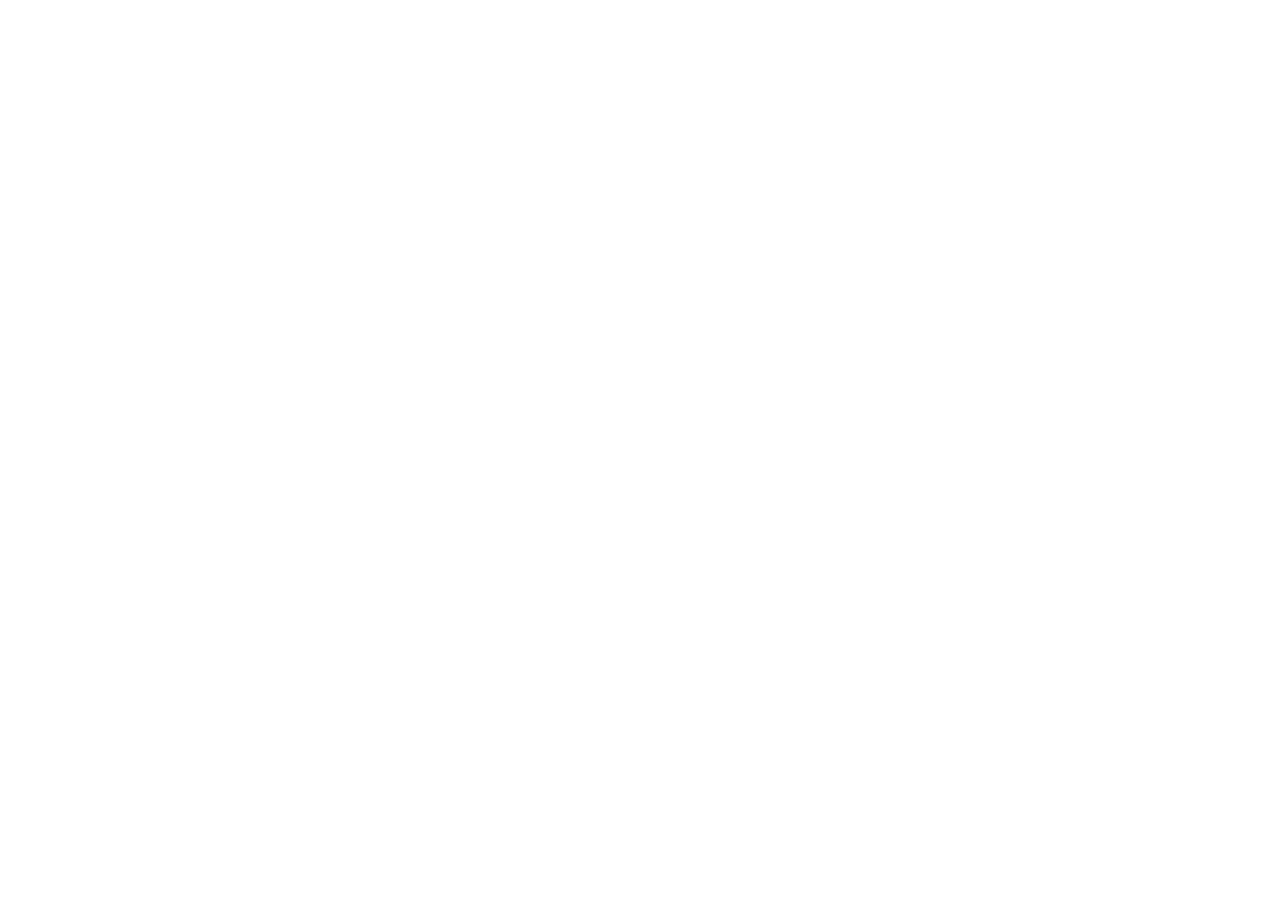
==== edit.html @ 5cac0d7d "Add site D edit.html" ====
<!doctype html><html lang="ja"><head><meta charset="UTF-8"><meta name="viewport" content="width=device-width,initial-scale=1"><meta name="theme-color" content="#ffffff"><title>フレカ置き場</title><link rel="stylesheet" href="assets/style.css"></head><body data-page="edit"><div id="app"></div><script src="assets/config.js"></script><script src="assets/core.js"></script><script src="assets/edit.js"></script></body></html>
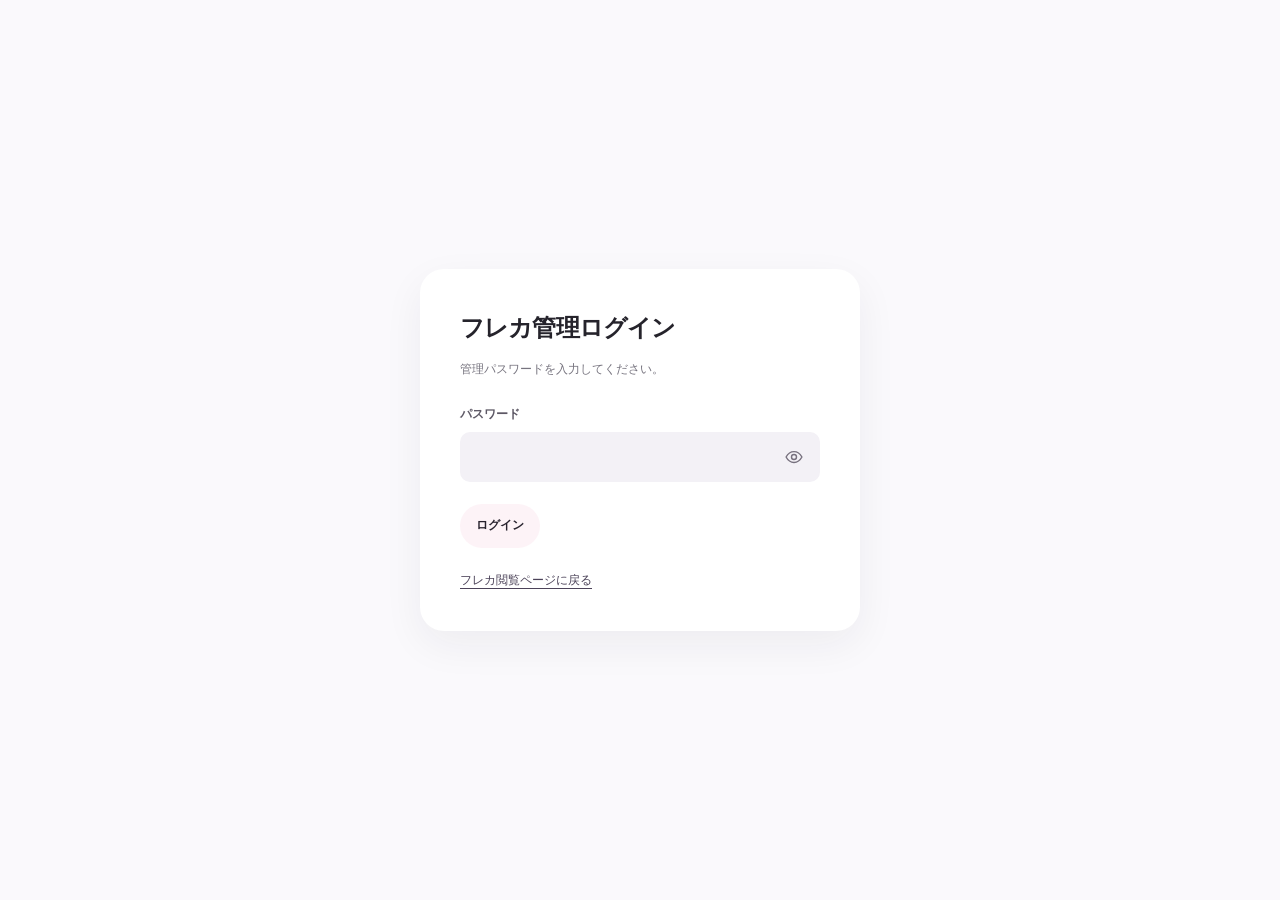
==== commit 7415e6bb: "Refresh Site D viewer and admin scripts/styles for parity with A/B" ====
--- a/edit.html
+++ b/edit.html
@@ -1 +1 @@
-<!doctype html><html lang="ja"><head><meta charset="UTF-8"><meta name="viewport" content="width=device-width,initial-scale=1"><meta name="theme-color" content="#ffffff"><title>フレカ置き場</title><link rel="stylesheet" href="assets/style.css"></head><body data-page="edit"><div id="app"></div><script src="assets/config.js"></script><script src="assets/core.js"></script><script src="assets/edit.js"></script></body></html>+<!doctype html><html lang="ja"><head><meta charset="UTF-8"><meta name="viewport" content="width=device-width,initial-scale=1"><meta name="theme-color" content="#ffffff"><title>フレカ置き場</title><link rel="stylesheet" href="assets/style.css?v=site-d-infinite-sixcols-captions-20261122"></head><body data-page="edit"><div id="app"></div><script src="assets/config.js"></script><script src="assets/core.js"></script><script src="assets/edit.js?v=site-d-infinite-sixcols-captions-20261122"></script></body></html>
--- a/assets/style.css
+++ b/assets/style.css
@@ -0,0 +1,888 @@
+/*
+ * Site D — 4.11B / Material-inspired minimal layout
+ * A alternative remains entirely separate as v4.10.
+ * The same JS, data contracts, page routes, and accessibility semantics are retained.
+ * Design principle: whitespace first, lines only when needed, accent only as state.
+ */
+@property --theme-color { syntax: '<color>'; inherits: true; initial-value: #eaa1bf; }
+:root {
+  --theme-background: #eaa1bf;
+  --old-theme-background: #eaa1bf;
+  --theme-color: #eaa1bf;
+  --theme-on: #171717;
+  --theme-soft: rgba(234,161,191,.13);
+  --theme-line: rgba(234,161,191,.35);
+  --txt: #25232b;
+  --muted: #77747f;
+  --quiet: #9895a0;
+  --line: #eeebf1;
+  --line-strong: #ddd9e2;
+  --bg: #faf9fc;
+  --surface: #ffffff;
+  --surface-soft: #f3f1f6;
+  --surface-active: #f0ecf5;
+  --danger: #b04452;
+  --radius-small: 8px;
+  --radius-medium: 12px;
+  --radius-dialog: 24px;
+  --ease: cubic-bezier(.2,.75,.25,1);
+}
+* { box-sizing: border-box; }
+html { scroll-behavior: smooth; }
+body {
+  margin: 0;
+  min-width: 320px;
+  background: var(--surface);
+  color: var(--txt);
+  font: 14px/1.6 'Noto Sans JP','Hiragino Kaku Gothic ProN', 'Yu Gothic', system-ui, sans-serif;
+  font-weight: 400;
+  -webkit-font-smoothing: antialiased;
+}
+body[data-page="view"] { padding-bottom: 32px; }
+button,input,textarea,select { font: inherit; }
+button { cursor: pointer; -webkit-tap-highlight-color: transparent; }
+button:disabled { opacity: .38; cursor: default; }
+button:focus-visible, input:focus-visible, select:focus-visible, textarea:focus-visible, a:focus-visible, .ownership-option:focus-within {
+  outline: 2px solid #6b5b81; outline-offset: 3px;
+}
+a { color: inherit; }
+svg { width: 20px; height: 20px; fill: none; stroke: currentColor; stroke-width: 1.7; stroke-linecap: round; stroke-linejoin: round; }
+.hidden { display: none !important; }
+#app { min-height: 100dvh; }
+
+/* 1 — Top app bar: flat surface, small dynamic theme rule (no decorations). */
+.app-header { position: sticky; top: 0; z-index: 30; background: var(--surface); }
+.title-bar { position: relative; isolation: isolate; background: var(--surface); color: var(--txt); }
+.title-bar::after { content: ''; position: absolute; top: 0; left: 0; right: 0; height: 4px; background: var(--theme-background); z-index: 1; }
+.title-bar::before { content:''; position:absolute; inset: 0 0 auto; height: 4px; z-index:2; pointer-events:none; background:var(--old-theme-background); opacity: 0; }
+.theme-changing .title-bar::before { animation: b-accent-crossfade 700ms ease both; }
+@keyframes b-accent-crossfade { from { opacity: 1; } to { opacity: 0; } }
+.header-inner { max-width: 1440px; min-height: 76px; margin: auto; padding: 12px 36px 9px; display: flex; align-items: center; justify-content: space-between; gap: 16px; }
+.app-title { font-size: 21px; font-weight: 700; letter-spacing: -.025em; color: #27232c; }
+.header-actions,.view-header-actions { display:flex; align-items:center; gap:14px; }
+.header-date { color:var(--muted); white-space:nowrap; font-size: 11px; letter-spacing: .02em; }
+.hamburger { width: 48px; height: 48px; display:flex; flex-direction:column; align-items:center; justify-content:center; gap:5px; border:0; background:transparent; color:#302c36; padding:9px; border-radius:24px; transition:background 180ms ease; }
+.hamburger:hover,.hamburger[aria-expanded="true"] { background:var(--surface-soft); }
+.hamburger span { width:21px; height:2px; display:block; background:currentColor; border-radius:3px; transition:transform 250ms var(--ease),opacity 180ms ease; }
+.hamburger[aria-expanded="true"] span:first-child { transform:translateY(7px) rotate(45deg); }
+.hamburger[aria-expanded="true"] span:nth-child(2) { opacity:0; }
+.hamburger[aria-expanded="true"] span:last-child { transform:translateY(-7px) rotate(-45deg); }
+
+/* 2 — Modal navigation sheet; keeps the exact original hamburger behaviors. */
+.menu-scrim { position:fixed; inset:0; z-index:79; background:rgba(22,18,30,.27); opacity:0; visibility:hidden; pointer-events:none; transition:opacity 300ms ease,visibility 0s linear 310ms; }
+.hamburger-panel { position:fixed; right:0; top:0; bottom:0; z-index:80; width:min(344px, calc(100vw - 36px)); display:flex; flex-direction:column; gap:2px; padding:108px 20px 32px; overflow-y:auto; background:var(--surface); box-shadow:-14px 0 55px rgba(34,27,47,.12); opacity:0; transform:translateX(28px); visibility:hidden; pointer-events:none; transition:opacity 260ms ease,transform 300ms var(--ease),visibility 0s linear 310ms; }
+.hamburger-panel::before { content:'メニュー'; position:absolute; top:42px; left:36px; font-size:21px; font-weight:700; letter-spacing:-.02em; }
+.hamburger-panel :is(a,button) { display:block; width:100%; border:0; border-radius:12px; padding:15px 18px; text-align:left; color:#433e49; font-size:14px; font-weight:500; background:transparent; text-decoration:none; transition:background-color 180ms ease; }
+.hamburger-panel :is(a,button):hover { background:#f3f1f6; }
+.hamburger-panel .selected { background:var(--theme-soft); font-weight:700; }
+/* Close control floats above the drawer, independent of the sliding sheet.
+   Its bounds are taken from the header hamburger at the moment of opening. */
+.drawer-close {
+  position: fixed;
+  z-index: 83;
+  display: grid;
+  place-items: center;
+  padding: 0;
+  border: 0;
+  border-radius: 50%;
+  background: transparent;
+  color: #302c36;
+  font-size: 28px;
+  font-weight: 300;
+  line-height: 1;
+  opacity: 0;
+  visibility: hidden;
+  pointer-events: none;
+  transform: scale(.92);
+  transition: opacity 180ms ease, transform 240ms var(--ease), visibility 0s linear 250ms, background-color 180ms ease;
+}
+.drawer-close.is-open {
+  opacity: 1;
+  visibility: visible;
+  pointer-events: auto;
+  transform: scale(1);
+  transition-delay: 0s;
+}
+.drawer-close:hover { background: var(--surface-soft); }
+.drawer-close:focus-visible { outline: 2px solid #6b5b81; outline-offset: -3px; }
+
+.hamburger-panel > a:first-of-type { border-bottom:1px solid var(--line); border-radius:0; margin-bottom:12px; padding-bottom:23px; }
+.hamburger-panel > a:first-of-type:hover { background:var(--surface-soft); border-radius:12px; }
+.menu-scrim.is-open,.hamburger-panel.is-open { opacity:1; visibility:visible; pointer-events:auto; transition-delay:0ms; }
+.hamburger-panel.is-open { transform:translateX(0); }
+
+/* 3 — Search and filters: whitespace, no decorated input borders. */
+.container { max-width:1440px; margin:0 auto; padding:24px 36px; }
+.search { max-width:740px; min-height:52px; display:flex; align-items:center; gap:14px; padding:0 18px; background:var(--surface-soft); border:0; border-radius:var(--radius-medium); box-shadow:none; transition:background 200ms ease,box-shadow 200ms ease; }
+.search:focus-within { background:#eeebf3; box-shadow:inset 0 -2px #777086; }
+.search svg { color:#777280; width:19px; height:19px; flex-shrink:0; }
+.search input { flex:1; min-width:0; padding:13px 0; background:transparent; color:var(--txt); border:0; outline:0; font-size:16px; }
+.search input::placeholder { color:#86818e; }
+.desktop-tabs { max-width:1440px; margin:auto; padding:0 36px; display:flex; align-items:stretch; gap:20px; overflow-x:auto; scrollbar-width:none; border-bottom:1px solid var(--line); }
+.desktop-tabs::-webkit-scrollbar { display:none; }
+.char-tab { position:relative; flex-shrink:0; white-space:nowrap; border:0; border-radius:0; background:transparent!important; padding:12px 4px 15px; min-height:52px; color:#77717e; font-size:13px; font-weight:500; transition:color 230ms ease; }
+.char-tab::after { content:''; position:absolute; left:0; right:0; height:3px; bottom:0; border-radius:3px 3px 0 0; background:var(--theme-background); transform:scaleX(0); transform-origin:center; transition:transform 280ms var(--ease); }
+.char-tab:hover { color:#34303b; }
+.char-tab.active { color:#292630; font-weight:700; }
+.char-tab.active::after { transform:scaleX(1); }
+
+/* 4 — Public gallery: image-led, not a grid of framed rectangles. */
+.card-grid { display:grid; grid-template-columns:repeat(2,minmax(0,1fr)); gap:26px 16px; align-items:start; }
+.freca-card { min-width:0; background:transparent; border:0; border-radius:0; box-shadow:none; overflow:visible; }
+.card-picture { background:#f2f0f5; aspect-ratio:59 / 86; overflow:hidden; border-radius:7px; display:flex; align-items:center; justify-content:center; cursor:zoom-in; transition:box-shadow 220ms ease; }
+.card-picture img { width:100%; height:100%; object-fit:cover; transition:transform 300ms var(--ease); }
+.freca-card:hover .card-picture { box-shadow:0 6px 18px rgba(36,29,43,.08); }
+.freca-card:hover .card-picture img { transform:scale(1.018); }
+.card-detail { padding:11px 2px 0; }
+.card-chara { color:#292530; font-size:13px; font-weight:650; line-height:1.45; }
+.card-code { color:#76717d; font-size:12px; line-height:1.55; margin-top:4px; overflow-wrap:anywhere; }
+.empty-image { display:flex; flex-direction:column; align-items:center; justify-content:center; gap:8px; color:#a29da9; }
+.empty-image span { font-size:26px; font-weight:300; }
+.empty-image small { font-size:12px; }
+.placeholder-panel { grid-column:1 / -1; text-align:center; padding:68px 12px; color:#817a88; font-size:13px; background:transparent; border:0; border-radius:0; box-shadow:none; line-height:1.9; }
+.pager { display:flex; justify-content:center; gap:6px; flex-wrap:wrap; margin:24px auto; }
+.pager button { width:42px; height:42px; border:0; border-radius:50%; background:transparent; color:#77717e; }
+.pager button:hover { background:#f0eef3; }
+.pager button.active { color:#242029; background:var(--theme-soft); font-weight:700; }
+.pager-ellipsis { display:grid; place-items:center; width:28px; color:#9a95a1; }
+.bottom-nav { display:none; }
+
+/* 5 — Forms and simple actions. The only filled actions are primary. */
+.btn { min-height:40px; padding:9px 16px; border:0; border-radius:22px; color:#544d5b; background:var(--surface-soft); font-size:12px; font-weight:600; transition:background 160ms ease,transform 160ms ease; }
+.btn:hover { background:#eae6ef; }
+.btn:active,.tiny-btn:active { transform:scale(.982); }
+.btn.primary { color:#28232e; background:var(--theme-soft); font-weight:700; }
+.btn.primary:hover { filter:brightness(.97); }
+.btn.danger,.tiny-btn.danger { color:var(--danger); }
+.tiny-btn { background:transparent; border:0; border-radius:18px; padding:7px 13px; font-size:12px; font-weight:500; color:#5c5663; transition:background 180ms ease, transform 180ms ease; }
+.tiny-btn:hover { background:var(--surface-soft); }
+.row { display:flex; align-items:center; flex-wrap:wrap; gap:8px; }
+.row.between { justify-content:space-between; }
+.note { margin:0; font-size:12px; line-height:1.8; color:var(--muted); font-weight:400; }
+.section-head { display:flex; align-items:center; justify-content:space-between; gap:16px; margin:6px 0 20px; }
+.section-head h2 { margin:0; color:#292531; font-size:22px; font-weight:700; letter-spacing:-.035em; line-height:1.35; }
+.section-head h2 small { font-size:12px; font-weight:400; margin-left:8px; letter-spacing:0; }
+
+/* 6 — Auth: compact neutral form, only one elevated functional surface. */
+.auth-screen { min-height:100dvh; display:grid; place-items:center; padding:32px 16px; background:var(--bg); }
+.login-panel { width:min(440px,100%); padding:40px; background:#fff; border:0; border-radius:24px; box-shadow:0 14px 40px rgba(36,30,45,.06); }
+.login-panel h1 { margin:0 0 12px; font-size:24px; letter-spacing:-.035em; }
+.login-panel form { margin-top:24px; }
+.login-panel .btn { margin-top:4px; min-height:44px; }
+.login-panel > .note:last-child { margin-top:22px; }
+.login-panel a { color:#4c4359; text-underline-offset:4px; }
+.login-panel .password-control{display:block;position:relative;width:100%;}
+.login-panel .password-control input{padding-right:58px;}
+.login-panel .password-peek{position:absolute;top:0;right:0;bottom:0;width:52px;display:grid;place-items:center;border:0;border-radius:0 10px 10px 0;background:transparent;color:#77717e;cursor:pointer;touch-action:none;-webkit-user-select:none;user-select:none;padding:0;}
+.login-panel .password-peek[aria-pressed="true"]{color:#28252e;}
+.login-panel .password-peek:focus-visible{outline:2px solid #777086;outline-offset:-3px;}
+.field { display:grid; gap:8px; margin:18px 0; font-size:12px; font-weight:650; color:#5d5865; }
+.field input,.field select,.field textarea { width:100%; min-height:48px; border:0; border-radius:10px; background:var(--surface-soft); color:#28252e; padding:12px 14px; font-size:16px; outline:0; }
+.field textarea { min-height:100px; resize:vertical; line-height:1.7; }
+.field input:focus,.field select:focus,.field textarea:focus { box-shadow:inset 0 -2px #777086; }
+
+/* 7 — Edit dashboard, understated hierarchy and flat item rows. */
+.admin-shell { width:min(100%,1320px); margin:0 auto; padding:36px 38px 90px; }
+.animated-content { animation:b-content-fade 230ms ease both; }
+@keyframes b-content-fade { from { opacity:.7; transform:translateY(5px); } to { opacity:1; transform:translateY(0); } }
+.admin-shell .search { margin-bottom:16px; max-width:740px; }
+.sub-tabs { display:flex; width:fit-content; align-items:center; gap:26px; margin:0 0 36px; border-bottom:1px solid var(--line-strong); }
+.sub-tab { position:relative; border:0; border-radius:0; color:#77717e; background:transparent; padding:10px 0 14px; min-height:44px; font-size:14px; font-weight:500; }
+.sub-tab.active { color:#2b2731; font-weight:700; }
+.sub-tab.active::after { content:''; position:absolute; height:3px; bottom:-1px; left:0; right:0; border-radius:3px; background:var(--theme-background); }
+.character-filter { display:flex; align-items:center; gap:10px; width:100%; margin:14px 0 26px; min-height:44px; }
+.filter-all { flex:0 0 auto; min-width:60px; }
+.filter-scroll { display:flex; gap:4px; flex:1; min-width:0; overflow-x:auto; scrollbar-width:none; padding:0; overscroll-behavior-inline:contain; }
+.filter-scroll::-webkit-scrollbar { display:none; }
+.filter-pill { position:relative; flex:0 0 auto; border:0; background:transparent; color:#706a77; padding:10px 16px; border-radius:24px; min-height:42px; white-space:nowrap; font-size:12px; font-weight:500; transition:background-color 200ms ease, color 200ms ease; }
+.filter-pill.active { background:var(--item-soft); color:#25222c; font-weight:700; }
+.filter-pill:hover { background:#f3f1f6; }
+.admin-card-grid { display:grid; grid-template-columns:repeat(2,minmax(0,1fr)); gap:28px 18px; margin-top:28px; }
+.admin-card { min-width:0; background:transparent; border:0; border-radius:0; box-shadow:none; overflow:visible; }
+.admin-image { display:grid; place-items:center; height:190px; background:#f1eff4; border-radius:7px; cursor:zoom-in; overflow:hidden; }
+.admin-image img { width:100%; height:100%; object-fit:cover; }
+.admin-card-body { padding:13px 2px; }
+.admin-title { font-size:14px; font-weight:650; overflow-wrap:anywhere; }
+.admin-sub { font-size:12px; color:var(--muted); margin:4px 0 8px; }
+
+/* 8 — Ownership: one row per outfit, chips only for printed characters. */
+.owned-grid { display:grid; grid-template-columns:repeat(1,minmax(0,1fr)); gap:0; margin-top:22px; }
+.owned-card { padding:20px 1px 21px; border:0; border-radius:0; border-bottom:1px solid var(--line); background:transparent; box-shadow:none; }
+.owned-card strong { font-size:15px; font-weight:650; }
+.owned-card > .note { margin-top:2px; }
+.chip-row { display:flex; flex-wrap:wrap; gap:8px; margin:13px 0 4px; }
+.chip { display:inline-flex; align-items:center; gap:4px; padding:4px 12px; background:var(--item-soft); color:#3c3743; border:0; border-radius:19px; font-size:11px; font-weight:500; }
+.owned-card .row { margin-top:12px; }
+
+/* 9 — Print plans: section label and hairline separators instead of panels. */
+.plan-heading { margin:42px 0 16px; font-size:20px; font-weight:700; letter-spacing:-.03em; }
+.plan-set { margin:0 0 30px; background:transparent; border:0; border-radius:0; box-shadow:none; overflow:visible; }
+.plan-set-head { display:flex; justify-content:flex-start; padding:12px 1px 10px; background:transparent; color:#77717d; border-bottom:1px solid var(--line-strong); font-size:12px; font-weight:600; }
+.plan-item { display:flex; align-items:center; gap:14px; padding:16px 1px; min-width:0; border-bottom:1px solid var(--line); }
+.plan-item input[type=checkbox] { flex:0 0 auto; width:19px; height:19px; accent-color:#655d70; cursor:pointer; }
+.plan-content { min-width:0; flex:1; overflow:hidden; }
+.plan-item .name { color:#33303b; font-weight:600; font-size:14px; overflow:hidden; text-overflow:ellipsis; white-space:nowrap; }
+
+.plan-note { font-size:12px; margin-top:3px; color:#898590; line-height:1.5; white-space:nowrap; overflow:hidden; text-overflow:ellipsis; }
+.plan-actions { flex:0 0 auto; display:flex; align-items:center; gap:0; flex-wrap:nowrap; }
+.plan-actions .tiny-btn { font-size:11px; padding:8px 11px; min-width:40px; }
+@keyframes b-check-pop { 0%{transform:scale(.85)} 65%{transform:scale(1.09)} 100%{transform:scale(1)} }
+.plan-item.just-checked input[type=checkbox] { animation:b-check-pop 200ms ease-out; }
+
+/* 10 — Color settings: flat editable rows with an intentional preview swatch. */
+.color-grid { display:grid; grid-template-columns:repeat(1,minmax(0,1fr)); gap:0 36px; margin-top:18px; }
+.color-card { border:0; border-radius:0; border-bottom:1px solid var(--line); background:transparent; padding:22px 0 23px; display:grid; gap:12px; }
+.color-card > strong { font-size:15px; font-weight:650; }
+.color-mode { display:flex; gap:22px; flex-wrap:wrap; }
+.color-mode label { display:inline-flex; align-items:center; gap:7px; font-size:12px; color:#696373; cursor:pointer; }
+.color-mode input { accent-color:#665c77; }
+.color-control { display:flex; align-items:center; gap:14px; }
+.color-control input[type=color] { width:44px; height:44px; border:0; background:none; padding:0; cursor:pointer; }
+.color-control input[type=text] { flex:1; width:100%; min-width:0; border:0; border-radius:10px; background:var(--surface-soft); padding:12px 14px; font-size:14px; text-transform:uppercase; }
+.color-sample { width:100%; min-height:43px; display:grid; place-items:center; background:var(--sample); color:var(--sample-on); font-weight:600; font-size:12px; border-radius:6px; }
+
+/* 11 — Ownership multiple-selection dialog. */
+.owned-select-caption { display:flex; justify-content:space-between; gap:14px; color:#4b4651; font-size:13px; margin:22px 0 10px; }
+.owned-select-caption > span { color:var(--muted); font-size:11px; }
+.ownership-options { display:grid; grid-template-columns:repeat(3,minmax(0,1fr)); gap:8px; }
+.ownership-option { display:flex; justify-content:center; align-items:center; gap:5px; cursor:pointer; background:#f4f2f7; color:#6b6572; border:0; border-radius:11px; min-height:44px; padding:8px 4px; font-size:12px; transition:background-color 180ms ease; white-space:nowrap; }
+.ownership-option.chosen { background:var(--item-soft); color:#302b35; font-weight:700; }
+.ownership-option input { position:absolute; width:1px; height:1px; opacity:0; pointer-events:none; }
+.ownership-option .tick { visibility:hidden; }
+.ownership-option.chosen .tick { visibility:visible; }
+
+/* 12 — Modal/dialog surfaces are purposefully elevated (not a layout grid). */
+.overlay,.dialog-shade { position:fixed; inset:0; z-index:70; background:rgba(27,23,34,.5); display:grid; place-items:center; padding:20px; animation:b-overlay-in 180ms ease both; }
+.overlay { z-index:60; }
+.overlay img { max-width:min(520px,92vw); max-height:87vh; object-fit:contain; border-radius:8px; box-shadow:0 18px 60px rgba(20,14,30,.2); }
+.overlay-close { position:fixed; right:25px; top:20px; width:44px; height:44px; border:0; background:white; color:#4c4554; border-radius:50%; font-size:24px; }
+.dialog { background:#fff; width:min(520px,100%); max-height:90dvh; overflow-y:auto; padding:26px 30px 30px; border:0; border-radius:var(--radius-dialog); box-shadow:0 24px 90px rgba(28,23,34,.19); animation:b-dialog-in 250ms var(--ease) both; }
+.dialog h2 { font-size:20px; font-weight:700; margin:0; }
+.dialog-actions { display:flex; justify-content:flex-end; gap:10px; margin-top:28px; }
+.preview { width:100%; min-height:148px; display:grid; place-items:center; background:var(--surface-soft); border:0; border-radius:9px; overflow:hidden; font-size:12px; color:#827d89; }
+.preview img { width:auto; height:148px; max-width:100%; object-fit:contain; }
+@keyframes b-overlay-in { from{opacity:0} to{opacity:1} }
+@keyframes b-dialog-in { from{opacity:0;transform:translateY(10px) scale(.99)} to{opacity:1;transform:translateY(0) scale(1)} }
+.toast { position:fixed; z-index:110; left:50%; bottom:26px; transform:translateX(-50%); padding:12px 20px; background:#353039; color:white; border-radius:24px; font-size:12px; opacity:0; pointer-events:none; transition:opacity 200ms ease; box-shadow:0 7px 25px rgba(25,22,29,.15); }
+.toast.show { opacity:1; }
+
+/* Responsive columns and rhythm */
+@media(min-width:700px) {
+  .card-grid { grid-template-columns:repeat(4,minmax(0,1fr)); gap:30px 20px; }
+  .admin-card-grid { grid-template-columns:repeat(3,minmax(0,1fr)); gap:30px 22px; }
+  .owned-grid { grid-template-columns:repeat(2,minmax(0,1fr)); column-gap:42px; }
+  .color-grid { grid-template-columns:repeat(2,minmax(0,1fr)); }
+}
+@media(min-width:1100px) {
+  .card-grid { grid-template-columns:repeat(5,minmax(0,1fr)); gap:36px 24px; }
+  .admin-card-grid { grid-template-columns:repeat(4,minmax(0,1fr)); }
+}
+@media(min-width:1400px) { .card-grid { grid-template-columns:repeat(6,minmax(0,1fr)); } }
+
+@media(max-width:699px) {
+  body[data-page="view"] { padding-bottom:90px; }
+  .header-inner { min-height:66px; padding:9px 16px 6px; }
+  .app-title { font-size:17px; }
+  .header-date { font-size:10px; }
+  .header-actions,.view-header-actions { gap:5px; }
+  .hamburger { width:44px; height:44px; }
+  .container { padding:18px 16px; }
+  .desktop-tabs { display:none; }
+  .card-grid { grid-template-columns:repeat(2,minmax(0,1fr)); gap:24px 12px; }
+  .card-picture { border-radius:5px; }
+  .card-detail { padding:9px 1px 0; }
+  .card-chara { font-size:12px; }
+  .card-code { font-size:11px; }
+  .bottom-nav { display:block; position:fixed; left:0; right:0; bottom:0; z-index:40; height:77px; background:var(--surface); box-shadow:0 -3px 22px rgba(30,26,37,.07); }
+  .bottom-nav-inner { display:flex; align-items:center; gap:10px; width:100%; height:100%; padding:0 12px; }
+  .bottom-all { display:flex; align-items:center; justify-content:center; flex:0 0 58px; padding:10px 4px; border:0; background:transparent; border-radius:17px; font-size:11px; color:#736e7a; min-height:42px; }
+  .bottom-all.active { background:var(--item-soft); color:#302b35; font-weight:700; }
+  .nav-scroller { display:block; flex:1; min-width:0; height:100%; overflow-x:auto; scroll-snap-type:x mandatory; scrollbar-width:none; }
+  .nav-scroller::-webkit-scrollbar { display:none; }
+  .nav-track { display:flex; width:100%; height:100%; }
+  .nav-slide { flex:0 0 100%; width:100%; height:100%; display:flex; align-items:center; gap:2px; padding:0; scroll-snap-align:start; }
+  .bottom-char { flex:1 1 0; width:0; min-width:0; min-height:42px; display:grid; place-items:center; padding:10px 1px; border:0; border-radius:17px; background:transparent; color:#746f7c; font-size:11px; transition:background 260ms ease; }
+  .bottom-char.active { background:var(--item-soft); color:#292531; font-weight:700; }
+  .bottom-char:not(.active):active,.bottom-all:not(.active):active { background:var(--surface-soft); }
+  .admin-shell { padding:26px 16px 72px; }
+  .section-head { margin:2px 0 20px; }
+  .section-head h2 { font-size:18px; }
+  .section-head .btn { padding:9px 13px; font-size:11px; min-height:39px; }
+  .sub-tabs { gap:26px; margin-bottom:28px; }
+  .character-filter { gap:5px; margin:10px 0 23px; }
+  .filter-pill { padding:10px 13px; }
+  .admin-card-grid { gap:25px 14px; }
+  .admin-image { height:160px; }
+  .admin-card-body { padding:10px 0; }
+  .owned-card { padding:20px 0; }
+  .plan-heading { font-size:18px; margin:36px 0 14px; }
+  .plan-item { gap:9px; padding:14px 0; }
+  .plan-actions { gap:0; }
+  .plan-actions .tiny-btn { min-width:34px; padding:7px 7px; font-size:11px; }
+  .dialog { padding:22px 20px 25px; border-radius:20px; }
+  .color-grid { grid-template-columns:1fr; }
+  .hamburger-panel { width:min(340px,calc(100vw - 32px)); }
+}
+@media(prefers-reduced-motion:reduce) {
+  *,*::before,*::after { scroll-behavior:auto!important; animation-duration:.001ms!important; transition-duration:.001ms!important; }
+}
+
+
+/* ======================================================================
+   SITE D 4.11D — design D: B's structural minimalism + C's glass & motion
+   No JS or backend contracts changed. Keep as an independent CSS variant.
+   Glass belongs to navigation and temporary overlays, NOT content cards.
+   ====================================================================== */
+:root {
+  --d-spring: cubic-bezier(.22,1,.36,1);
+  --d-glass: rgba(254,253,255,.84);
+  --d-solid: #fff;
+  --d-glass-stroke: rgba(255,255,255,.72);
+}
+/* B-like flat page, with C-like luminous/frosted top navigation. */
+body { background:#fff; }
+.app-header {
+  background:transparent;
+  isolation:isolate;
+}
+.title-bar {
+  background:var(--d-glass);
+  -webkit-backdrop-filter:blur(24px) saturate(1.4);
+  backdrop-filter:blur(24px) saturate(1.4);
+  box-shadow:0 1px 0 rgba(61,52,72,.065), 0 3px 18px rgba(50,36,59,.025);
+}
+/* Keep B's narrow accent rather than C's full tinted block. */
+.title-bar::after,.title-bar::before { height:3px; }
+.app-title { letter-spacing:-.02em; }
+.hamburger,
+.hamburger span { transition-duration:260ms; transition-timing-function:var(--d-spring); }
+.hamburger:hover { background:rgba(235,231,240,.55); }
+.hamburger:active { transform:scale(.94); }
+/* C-inspired glass navigation sheet, still in B's right drawer geometry.
+   Position of close X is set from the hamburger's actual rect by B.1 JS. */
+.menu-scrim {
+  background:rgba(28,23,35,.21);
+  -webkit-backdrop-filter:blur(0px);
+  backdrop-filter:blur(0px);
+  transition:opacity 380ms ease,backdrop-filter 380ms ease,
+             -webkit-backdrop-filter 380ms ease,visibility 0s linear 410ms;
+}
+.menu-scrim.is-open {
+  -webkit-backdrop-filter:blur(4px);
+  backdrop-filter:blur(4px);
+  transition-delay:0s;
+}
+.hamburger-panel {
+  background:rgba(251,250,254,.94);
+  border-left:1px solid var(--d-glass-stroke);
+  -webkit-backdrop-filter:blur(34px) saturate(1.45);
+  backdrop-filter:blur(34px) saturate(1.45);
+  box-shadow:-18px 0 65px rgba(38,29,48,.14),inset 1px 0 rgba(255,255,255,.7);
+  transform:translate3d(32px,0,0) scale(.992);
+  transform-origin:right center;
+  filter:blur(3px);
+  transition:opacity 320ms ease,transform 410ms var(--d-spring),filter 320ms ease,visibility 0s linear 425ms;
+}
+.hamburger-panel.is-open {
+  transform:translate3d(0,0,0) scale(1);
+  filter:blur(0px);
+}
+.hamburger-panel :is(a,button) {
+  transition:background-color 200ms ease,color 190ms ease,transform 240ms var(--d-spring);
+}
+.hamburger-panel :is(a,button):hover {
+  background:rgba(231,228,238,.7);
+  transform:translateX(2px);
+}
+.drawer-close {
+  transition:opacity 220ms ease,transform 290ms var(--d-spring),visibility 0s linear 330ms,background-color 200ms ease;
+}
+.drawer-close.is-open { transition-delay:0s; }
+.drawer-close:hover { background:rgba(236,233,242,.82); }
+/* Keep B's no-outline search field, give it restrained C-like tactility. */
+.search {
+  background:rgba(243,241,246,.94);
+  transition:background-color 230ms ease,box-shadow 250ms ease,transform 250ms var(--d-spring);
+}
+.search:focus-within {
+  background:rgba(241,238,246,.98);
+  box-shadow:inset 0 -2px rgba(109,94,128,.55), 0 3px 15px rgba(45,36,54,.04);
+}
+/* Tabs stay understated B-style, but transitions feel more fluid. */
+.char-tab { transition:color 320ms ease; }
+.char-tab::after { transition:transform 390ms var(--d-spring); }
+.filter-pill,.bottom-char,.bottom-all {
+  transition:background-color 400ms var(--d-spring),color 260ms ease,transform 210ms var(--d-spring);
+}
+/* Gallery remains visually identical in structure to B. Card entrance is C-like. */
+@keyframes d-card-enter {
+  from { opacity:0; transform:translate3d(0,9px,0) scale(.994); }
+  to   { opacity:1; transform:translate3d(0,0,0) scale(1); }
+}
+.animated-grid .freca-card {
+  animation:d-card-enter 360ms var(--d-spring) both;
+  animation-delay:var(--stagger,0ms);
+}
+.card-picture { transition:box-shadow 280ms ease,transform 380ms var(--d-spring); }
+.card-picture img { transition:transform 450ms var(--d-spring); }
+@media (hover:hover) {
+  .freca-card:hover .card-picture { transform:translateY(-2px); }
+  .filter-pill:hover:not(.active) { background:#f1eff5; }
+  .btn:hover,.tiny-btn:hover { transform:translateY(-1px); }
+}
+/* C-like responsive gestures for actions. No excessive bounce. */
+.btn,.tiny-btn,.pager button,.sub-tab {
+  transition:background-color 220ms ease,color 220ms ease,transform 210ms var(--d-spring),box-shadow 220ms ease;
+}
+.btn:active,.tiny-btn:active,.pager button:active,.sub-tab:active { transform:scale(.97); }
+.animated-content { animation:d-content-enter 320ms var(--d-spring) both; }
+@keyframes d-content-enter {
+  from { opacity:.45; transform:translateY(9px); }
+  to { opacity:1; transform:translateY(0); }
+}
+.plan-item.just-checked input[type=checkbox] { animation:d-check-pop 240ms var(--d-spring); }
+@keyframes d-check-pop { 0%{transform:scale(.84)} 65%{transform:scale(1.07)} 100%{transform:scale(1)} }
+/* Temporary controls are glass; content rows/cards stay B-flat. */
+.dialog-shade,.overlay {
+  background:rgba(26,22,35,.42);
+  -webkit-backdrop-filter:blur(6px);
+  backdrop-filter:blur(6px);
+  animation:d-scrim-enter 230ms ease-out both;
+}
+.dialog {
+  background:rgba(253,252,255,.96);
+  border:1px solid rgba(255,255,255,.88);
+  border-radius:21px;
+  box-shadow:0 26px 80px rgba(27,22,35,.18);
+  -webkit-backdrop-filter:blur(30px) saturate(1.3);
+  backdrop-filter:blur(30px) saturate(1.3);
+  animation:d-dialog-enter 320ms var(--d-spring) both;
+}
+@keyframes d-scrim-enter { from { opacity:0; } to { opacity:1; } }
+@keyframes d-dialog-enter {
+  from { opacity:0; transform:translateY(12px) scale(.985); }
+  to { opacity:1; transform:translateY(0) scale(1); }
+}
+.overlay-close { background:rgba(255,255,255,.91); -webkit-backdrop-filter:blur(16px);backdrop-filter:blur(16px); }
+/* Mobile: glass navigation bar across full width, not a floating capsule.
+   Preserves B's single horizontal row and the 4-group slide interaction. */
+@media(max-width:699px){
+  .bottom-nav {
+    background:rgba(253,252,255,.81);
+    border-top:1px solid rgba(255,255,255,.86);
+    -webkit-backdrop-filter:blur(27px) saturate(1.5);
+    backdrop-filter:blur(27px) saturate(1.5);
+    box-shadow:0 -5px 28px rgba(36,28,47,.09), inset 0 1px 0 rgba(255,255,255,.74);
+    padding-bottom:env(safe-area-inset-bottom,0px);
+    height:calc(77px + env(safe-area-inset-bottom,0px));
+  }
+  body[data-page="view"] { padding-bottom:calc(100px + env(safe-area-inset-bottom,0px)); }
+  .bottom-nav-inner { height:77px; }
+  .hamburger-panel { background:rgba(251,250,254,.96); }
+  .plan-actions .tiny-btn { min-height:42px; }
+}
+/* No blur in constrained environments and honor system accessibility. */
+@supports not ((backdrop-filter:blur(3px)) or (-webkit-backdrop-filter:blur(3px))){
+  .title-bar,.hamburger-panel,.bottom-nav,.dialog{background:var(--d-solid);}
+  .menu-scrim,.dialog-shade,.overlay{background:rgba(28,23,35,.35);}
+}
+@media(prefers-reduced-transparency:reduce){
+  .title-bar,.hamburger-panel,.bottom-nav,.dialog{
+    background:#fff!important;-webkit-backdrop-filter:none!important;backdrop-filter:none!important;
+  }
+  .menu-scrim,.dialog-shade,.overlay{-webkit-backdrop-filter:none!important;backdrop-filter:none!important;}
+}
+@media(prefers-contrast:more){
+  .title-bar,.bottom-nav{background:#fff;border-color:#a19baa;}
+  .hamburger-panel{background:#fff;}
+}
+@media(prefers-reduced-motion:reduce){
+  .hamburger-panel,.menu-scrim,.drawer-close,.animated-grid .freca-card,.animated-content,.dialog,.overlay,.dialog-shade,
+  .plan-item.just-checked input[type=checkbox]{animation:none!important;transition:none!important;filter:none!important;}
+  .hamburger-panel{transform:translateX(0)!important;}
+}
+
+/* Site D v4.11D.1 — compact data-entry forms and understated contrast */
+.search input::placeholder,.field input::placeholder,.field textarea::placeholder,
+.upload-fields input::placeholder,.card-upload-url input::placeholder{color:#ada8b4;opacity:1}
+.ownership-option.chosen{background:var(--item-soft);box-shadow:inset 0 0 0 1px var(--item-line);font-weight:700}
+.filter-pill.active,.bottom-char.active,.bottom-all.active{background:var(--item-soft);box-shadow:inset 0 0 0 1px var(--item-line)}
+.dialog-heading{margin-bottom:24px;align-items:center}
+.dialog-x{display:grid;place-items:center;flex-shrink:0;width:40px;height:40px;border:0;border-radius:50%;background:transparent;color:#4c4754;font-size:25px;font-weight:300;line-height:1;transition:background .2s ease,transform .2s ease}
+.dialog-x:hover{background:rgba(78,65,88,.08)}.dialog-x:active{transform:scale(.96)}
+.ownership-dialog .field{margin:12px 0 20px}
+.ownership-options{margin:14px 0 12px;gap:8px}
+.dialog-actions{margin-top:24px}
+/* Select files in an intentional drop area; one editable costume name per preview. */
+.card-entry-dialog{width:min(620px,100%)}
+.card-upload-zone{display:flex;flex-direction:column;gap:6px;align-items:center;justify-content:center;min-height:124px;background:rgba(243,240,248,.75);border:1px dashed #d9d4e0;border-radius:15px;color:#595263;cursor:pointer;transition:background .18s ease,border-color .18s ease}
+.card-upload-zone:hover,.card-upload-zone.dragging,.card-upload-zone:focus-visible{background:#ebe6f2;border-color:#b8adca;outline-offset:2px}
+.card-upload-zone.upload-busy{opacity:.7;pointer-events:none}
+.upload-symbol{font-size:22px;font-weight:300;line-height:1}.card-upload-zone strong{font-size:13px;font-weight:600}.upload-hint{color:#9b94a2;font-size:11px}
+.card-upload-url{display:flex;align-items:center;gap:10px;margin-top:10px}
+.card-upload-url input{flex:1;min-width:0;padding:12px 14px;border:0;background:var(--surface-soft);border-radius:10px;font-size:14px}
+.upload-entries{display:grid;gap:0;margin-top:18px}
+.upload-entry{display:flex;align-items:center;gap:12px;min-width:0;padding:14px 0;border-bottom:1px solid var(--line)}
+.upload-thumb{flex:0 0 76px;width:76px;height:88px;background:#f3f1f6;display:grid;place-items:center;overflow:hidden;border-radius:9px;color:#aaa3af;font-size:11px}
+.upload-thumb img{width:100%;height:100%;object-fit:contain}
+.upload-fields{display:grid;grid-template-columns:1fr;gap:7px;flex:1;min-width:0}
+.upload-fields :is(input,select){width:100%;min-width:0;height:39px;padding:8px 11px;border:0;background:#f6f4f8;border-radius:8px;font-size:14px;color:#302a35}
+.upload-remove{flex:0 0 32px;width:32px;height:32px;border:0;background:transparent;color:#756b7a;font-size:20px;border-radius:50%}.upload-remove:hover{background:#eeebf3}
+.add-entry-link{margin-top:16px;padding:10px 0;background:none;border:0;color:#71657c;font-size:12px;font-weight:600;text-align:left}
+.add-entry-link:hover{text-decoration:underline;text-underline-offset:4px}
+@media(max-width:699px){.card-entry-dialog{padding:22px 18px}.card-upload-zone{min-height:105px}.upload-entry{gap:9px}.upload-thumb{flex-basis:65px;width:65px;height:78px}.upload-fields :is(input,select){font-size:16px}.dialog-x{width:42px;height:42px}}
+
+/* v4.11D.2 — ownership heading removal, compact count and close X */
+.ownership-dialog { position:relative; padding-top:40px; }
+.ownership-dialog > .dialog-x { position:absolute; top:10px; right:14px; z-index:1; }
+.ownership-count { margin:6px 0 0; font-size:11px; }
+
+
+/* ===== v4.11D.3: requested mobile navigation and consistent search only ===== */
+/* One shared search-field size, icon alignment, and left edge across pages. */
+body[data-page="view"] .container > .search,
+body[data-page="edit"] .admin-shell .search {
+  display:flex;
+  width:100%;
+  max-width:740px;
+  min-height:52px;
+  height:52px;
+  padding:0 18px;
+  border-radius:var(--radius-medium);
+  align-items:center;
+  gap:14px;
+  box-sizing:border-box;
+}
+body[data-page="view"] .container > .search input,
+body[data-page="edit"] .admin-shell .search input {
+  min-height:0;
+  height:100%;
+  padding:0;
+  line-height:normal;
+}
+/* Desktop uses differently sized page wrappers; align search fields without
+   moving the surrounding content or changing the layout of either page. */
+@media (min-width:700px) {
+  body[data-page="edit"] .admin-shell .search {
+    width:min(740px, calc(100vw - 72px));
+    max-width:none;
+    margin-left:0;
+  }
+}
+@media (max-width:699px) {
+  /* Each character owns one thin color strip; no full-width strip. */
+  /* Every group has FOUR equal-width slots, even groups of three or two. */
+  body[data-page="view"] .nav-slide {
+    justify-content:flex-start;
+  }
+  body[data-page="view"] .bottom-char {
+    flex:0 0 calc((100% - 6px) / 4);
+    width:calc((100% - 6px) / 4);
+    min-width:0;
+  }
+  /* The four character slots keep equal widths, including the two-person group.
+     Only the bottom edge receives color; nothing is pill-shaped. */
+  body[data-page="view"] .bottom-all,
+  body[data-page="view"] .bottom-char {
+    position:relative;
+    align-self:stretch;
+    height:100%;
+    background:transparent !important;
+    border:0 !important;
+    border-radius:0 !important;
+    box-shadow:none !important;
+  }
+  body[data-page="view"] .bottom-all.active,
+  body[data-page="view"] .bottom-char.active {
+    background:transparent !important;
+    box-shadow:none !important;
+  }
+  body[data-page="view"] .bottom-all::after,
+  body[data-page="view"] .bottom-char::after {
+    content:"";
+    position:absolute;
+    left:3px;
+    right:3px;
+    bottom:0;
+    height:3px;
+    background:var(--item-background,var(--item-color));
+    pointer-events:none;
+  }
+}
+
+
+/* Site D v4.11D.6 — only menu-line consistency and sticky, floating search. */
+:root { --search-sticky-top: 76px; }
+/* The three strokes keep exactly the same thickness, including flex layout. */
+.hamburger span {
+  box-sizing: border-box;
+  flex: 0 0 2px;
+  height: 2px;
+  min-height: 2px;
+  width: 21px;
+  border-radius: 1px;
+}
+/* Viewer: the search wrapper is a sibling of the rest of the content so that
+   sticky positioning is not constrained to a search-only parent. */
+body[data-page="view"] .search-dock {
+  position: sticky;
+  top: var(--search-sticky-top);
+  z-index: 29;
+  background: rgba(255,255,255,.91);
+  -webkit-backdrop-filter: blur(12px);
+  backdrop-filter: blur(12px);
+}
+/* Admin: search fields are inside the same content container as their results. */
+body[data-page="edit"] .admin-shell .search {
+  position: sticky;
+  top: calc(var(--search-sticky-top) + 12px);
+  z-index: 29;
+}
+/* A subtle elevation, without changing width, height, margins or typography. */
+body[data-page="view"] .search-dock > .search,
+body[data-page="edit"] .admin-shell .search {
+  background: rgb(250,249,252);
+  box-shadow: 0 5px 18px rgba(39,32,49,.11), 0 1px 3px rgba(39,32,49,.035);
+  transition: background 230ms ease, box-shadow 230ms ease;
+}
+body[data-page="view"] .search-dock > .search:focus-within,
+body[data-page="edit"] .admin-shell .search:focus-within {
+  background: rgb(250,248,253);
+  box-shadow: 0 7px 22px rgba(39,32,49,.13), inset 0 -2px #777086;
+}
+@media (max-width: 699px) {
+  :root { --search-sticky-top: 66px; }
+}
+@media (prefers-reduced-transparency: reduce) {
+  body[data-page="view"] .search-dock { background:#fff; -webkit-backdrop-filter:none; backdrop-filter:none; }
+}
+
+/* Site D v4.11D.7 — requested changes only */
+/* Use identical SVG rectangles for all three menu strokes. */
+.hamburger .hamburger-lines {width:24px;height:24px;display:block;flex:none;stroke:none;fill:currentColor;}
+.hamburger .hamburger-lines rect {fill:currentColor;stroke:none;}
+ /* The X occupies the same spot as the hamburger; hide the underlying three bars while open. */
+.hamburger[aria-expanded="true"] .hamburger-lines {opacity:0;visibility:hidden;}
+/* Single image per outfit, aligned to the left of the existing ownership detail. */
+.owned-card-layout {display:flex;align-items:flex-start;gap:14px;min-width:0;}
+.owned-info {flex:1;min-width:0;}
+.owned-thumb {flex:0 0 62px;width:62px;height:92px;display:flex;align-items:center;justify-content:center;background:#f5f4f7;border-radius:5px;overflow:hidden;color:#aaa5af;font-size:10px;}
+.owned-thumb[role="button"] {cursor:zoom-in;}
+.owned-thumb img {height:100%;width:100%;object-fit:contain;}
+.ownership-image-picker {display:flex;align-items:center;gap:14px;margin:12px 0 20px;}
+.ownership-image-preview {flex:0 0 64px;width:64px;height:96px;background:#f5f4f7;border-radius:5px;display:grid;place-items:center;overflow:hidden;color:#aaa5af;font-size:10px;}
+.ownership-image-preview img {width:100%;height:100%;object-fit:contain;}
+.ownership-image-actions {display:flex;align-items:flex-start;gap:10px;flex-wrap:wrap;}
+.ownership-file-label {cursor:pointer;display:inline-flex;align-items:center;}
+.ownership-file-label input {display:none;}
+@media (max-width:699px){.owned-card-layout{gap:12px}.owned-thumb{flex-basis:56px;width:56px;height:84px}}
+
+/* D.8: Ownership image uses its native proportions; no white background or cropping. */
+.owned-thumb {
+  flex:0 0 122px;
+  width:122px;
+  height:auto;
+  min-height:80px;
+  max-height:166px;
+  padding:0;
+  background:transparent;
+  border:0;
+  border-radius:0;
+  overflow:visible;
+  color:#aaa5af;
+  cursor:pointer;
+  appearance:none;
+  text-align:center;
+}
+.owned-thumb img {
+  display:block;
+  width:auto;
+  height:auto;
+  max-width:100%;
+  max-height:166px;
+  object-fit:contain;
+}
+.owned-thumb:focus-visible{outline:2px solid var(--theme-color);outline-offset:3px;border-radius:3px}
+.ownership-image-preview {
+  flex:0 0 122px;
+  width:122px;
+  height:auto;
+  min-height:98px;
+  max-height:166px;
+  padding:0;
+  background:transparent;
+  border-radius:0;
+  overflow:visible;
+}
+.ownership-image-preview img {
+  display:block;
+  width:auto;
+  height:auto;
+  max-width:100%;
+  max-height:166px;
+  object-fit:contain;
+}
+@media(max-width:699px){
+ .owned-thumb{flex-basis:100px;width:100px;max-height:145px}
+ .owned-thumb img{max-height:145px}
+ .ownership-image-preview{flex-basis:105px;width:105px;max-height:145px}
+ .ownership-image-preview img{max-height:145px}
+}
+
+/* Site D only: scale the complete mobile search dock and bottom character bar. */
+@media (max-width:699px) {
+  body[data-page="view"] .search-dock {
+    padding-top:13.5px;
+    padding-bottom:13.5px;
+  }
+  body[data-page="view"] .search-dock > .search {
+    height:39px;
+    min-height:39px;
+  }
+  body[data-page="view"] .bottom-nav {
+    height:calc(46px + env(safe-area-inset-bottom,0px));
+    padding-bottom:env(safe-area-inset-bottom,0px);
+    box-sizing:border-box;
+  }
+  body[data-page="view"] .bottom-nav-inner {
+    height:46px;
+  }
+  body[data-page="view"] .bottom-all,
+  body[data-page="view"] .bottom-char {
+    min-height:0;
+    padding-top:4px;
+    padding-bottom:4px;
+  }
+  body[data-page="view"] {
+    padding-bottom:calc(70px + env(safe-area-inset-bottom,0px));
+  }
+}
+
+/* Site D mobile viewer: only the search field floats; no opaque sticky band. */
+@media (max-width:699px) {
+  body[data-page="view"] .search-dock {
+    background:transparent;
+    border:0;
+    box-shadow:none;
+    -webkit-backdrop-filter:none;
+    backdrop-filter:none;
+  }
+  body[data-page="view"] .search-dock > .search {
+    position:relative;
+    background:rgba(250,249,252,.86);
+    border-radius:var(--radius-medium);
+    box-shadow:0 8px 26px rgba(39,32,49,.14),0 2px 7px rgba(39,32,49,.05);
+    -webkit-backdrop-filter:blur(17px) saturate(1.15);
+    backdrop-filter:blur(17px) saturate(1.15);
+  }
+  body[data-page="view"] .search-dock > .search:focus-within {
+    background:rgba(250,248,253,.92);
+    box-shadow:0 9px 28px rgba(39,32,49,.17),inset 0 -2px #777086;
+  }
+}
+
+
+
+/* Site D management header: same add-card action placement as Sites A/B. */
+body[data-page="edit"] .site-d-header-add {
+ flex:0 0 auto;
+ min-height:40px;
+ padding:9px 14px;
+ white-space:nowrap;
+ font-size:12px;
+}
+@media (max-width:699px) {
+ body[data-page="edit"] .site-d-header-add {
+  min-height:38px;
+  padding:8px 11px;
+  font-size:11px;
+ }
+}
+@media (max-width:540px) {
+ body[data-page="edit"] .header-inner {
+  display:flex;
+  flex-direction:column;
+  align-items:stretch;
+  gap:0;
+  padding:9px 12px 10px;
+ }
+ body[data-page="edit"] .header-inner > .app-title {font-size:16px;}
+ body[data-page="edit"] .header-actions {
+  justify-content:flex-end;
+  width:100%;
+  gap:7px;
+ }
+ body[data-page="edit"] .header-date {margin-right:auto;}
+}
+
+/* Six-column desktop card management; retain the continuous scrolling list. */
+@media (min-width:1100px) {
+ body[data-page="edit"] .admin-card-grid {
+  grid-template-columns:repeat(6,minmax(0,1fr));
+  column-gap:16px;
+  row-gap:28px;
+ }
+ body[data-page="edit"] .admin-card-body .row {
+  gap:3px;
+ }
+ body[data-page="edit"] .admin-card-body .tiny-btn {
+  padding:6px 8px;
+  font-size:11px;
+ }
+}
+
+/* Admin card captions use the same hierarchy as the public gallery:
+   character above in near-black, outfit name below in muted gray. */
+body[data-page="edit"] .admin-card-grid .admin-title {
+ color:#292530;
+ font-size:13px;
+ font-weight:650;
+ line-height:1.45;
+ overflow-wrap:anywhere;
+}
+body[data-page="edit"] .admin-card-grid .admin-sub {
+ color:#76717d;
+ font-size:12px;
+ font-weight:400;
+ line-height:1.55;
+ margin:4px 0 8px;
+ overflow-wrap:anywhere;
+}
+@media(max-width:699px){
+ body[data-page="edit"] .admin-card-grid .admin-title {font-size:12px;}
+ body[data-page="edit"] .admin-card-grid .admin-sub {font-size:11px;}
+}
+
+/* Site A admin: visually distinguish non-public cards like Site B. */
+body[data-page="edit"] .site-a-unlisted .admin-image {
+ opacity:.55;
+}
+
+
+/* Public gallery: auto-load indicator for the next group of cards. */
+body[data-page="view"] .infinite-loader {
+ display:flex;
+ justify-content:center;
+ align-items:center;
+ gap:9px;
+ min-height:48px;
+ padding:16px 0 26px;
+ color:#817a88;
+ font-size:12px;
+}
+body[data-page="view"] .infinite-loader[hidden] {display:none;}
+body[data-page="view"] .infinite-loader-dot {
+ width:9px;
+ height:9px;
+ flex:0 0 auto;
+ border-radius:50%;
+ background:var(--theme-color,#9f9aa8);
+ animation:freca-loader-pulse 1100ms ease-in-out infinite;
+}
+@keyframes freca-loader-pulse {
+ 0%,100% {opacity:.35; transform:scale(.8);}
+ 50% {opacity:1; transform:scale(1);}
+}
+@media (prefers-reduced-motion:reduce) {
+ body[data-page="view"] .infinite-loader-dot {animation:none;}
+}
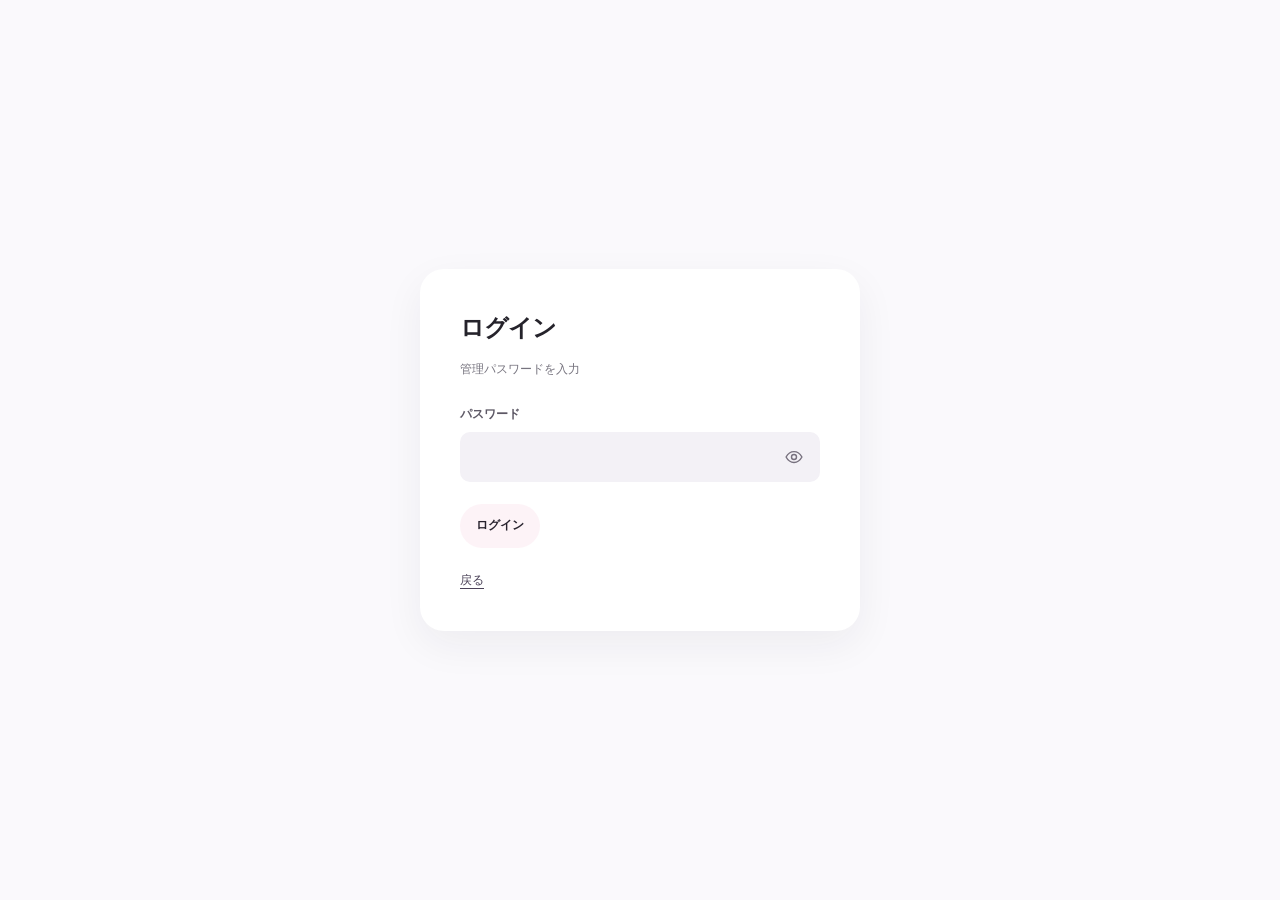
==== commit 783ab38e: "Set admin tab title and refresh login copy" ====
--- a/edit.html
+++ b/edit.html
@@ -1 +1 @@
-<!doctype html><html lang="ja"><head><meta charset="UTF-8"><meta name="viewport" content="width=device-width,initial-scale=1"><meta name="theme-color" content="#ffffff"><title>フレカ置き場</title><link rel="stylesheet" href="assets/style.css?v=site-d-infinite-sixcols-captions-20261122"></head><body data-page="edit"><div id="app"></div><script src="assets/config.js"></script><script src="assets/core.js"></script><script src="assets/edit.js?v=site-d-infinite-sixcols-captions-20261122"></script></body></html>+<!doctype html><html lang="ja"><head><meta charset="UTF-8"><meta name="viewport" content="width=device-width,initial-scale=1"><meta name="theme-color" content="#ffffff"><title>フレカ置き場 - ぴゃぽ</title><link rel="stylesheet" href="assets/style.css?v=admin-actions-two-line-align-20261123"></head><body data-page="edit"><div id="app"></div><script src="assets/config.js"></script><script src="assets/core.js"></script><script src="assets/edit.js?v=login-copy-and-tab-title-20261123"></script></body></html>
--- a/assets/style.css
+++ b/assets/style.css
@@ -886,3 +886,21 @@
 @media (prefers-reduced-motion:reduce) {
  body[data-page="view"] .infinite-loader-dot {animation:none;}
 }
+
+/* Admin cards: keep actions aligned to the two-line outfit caption baseline.
+   Preserve the complete text if the caption happens to exceed two lines. */
+body[data-page="edit"] .admin-card-grid .admin-card {
+ display:flex;
+ flex-direction:column;
+}
+body[data-page="edit"] .admin-card-grid .admin-card-body {
+ display:flex;
+ flex:1 1 auto;
+ flex-direction:column;
+}
+body[data-page="edit"] .admin-card-grid .admin-sub {
+ min-height:3.1em; /* Two lines at the existing 1.55 line-height. */
+}
+body[data-page="edit"] .admin-card-grid .admin-card-body > .row {
+ margin-top:auto;
+}
